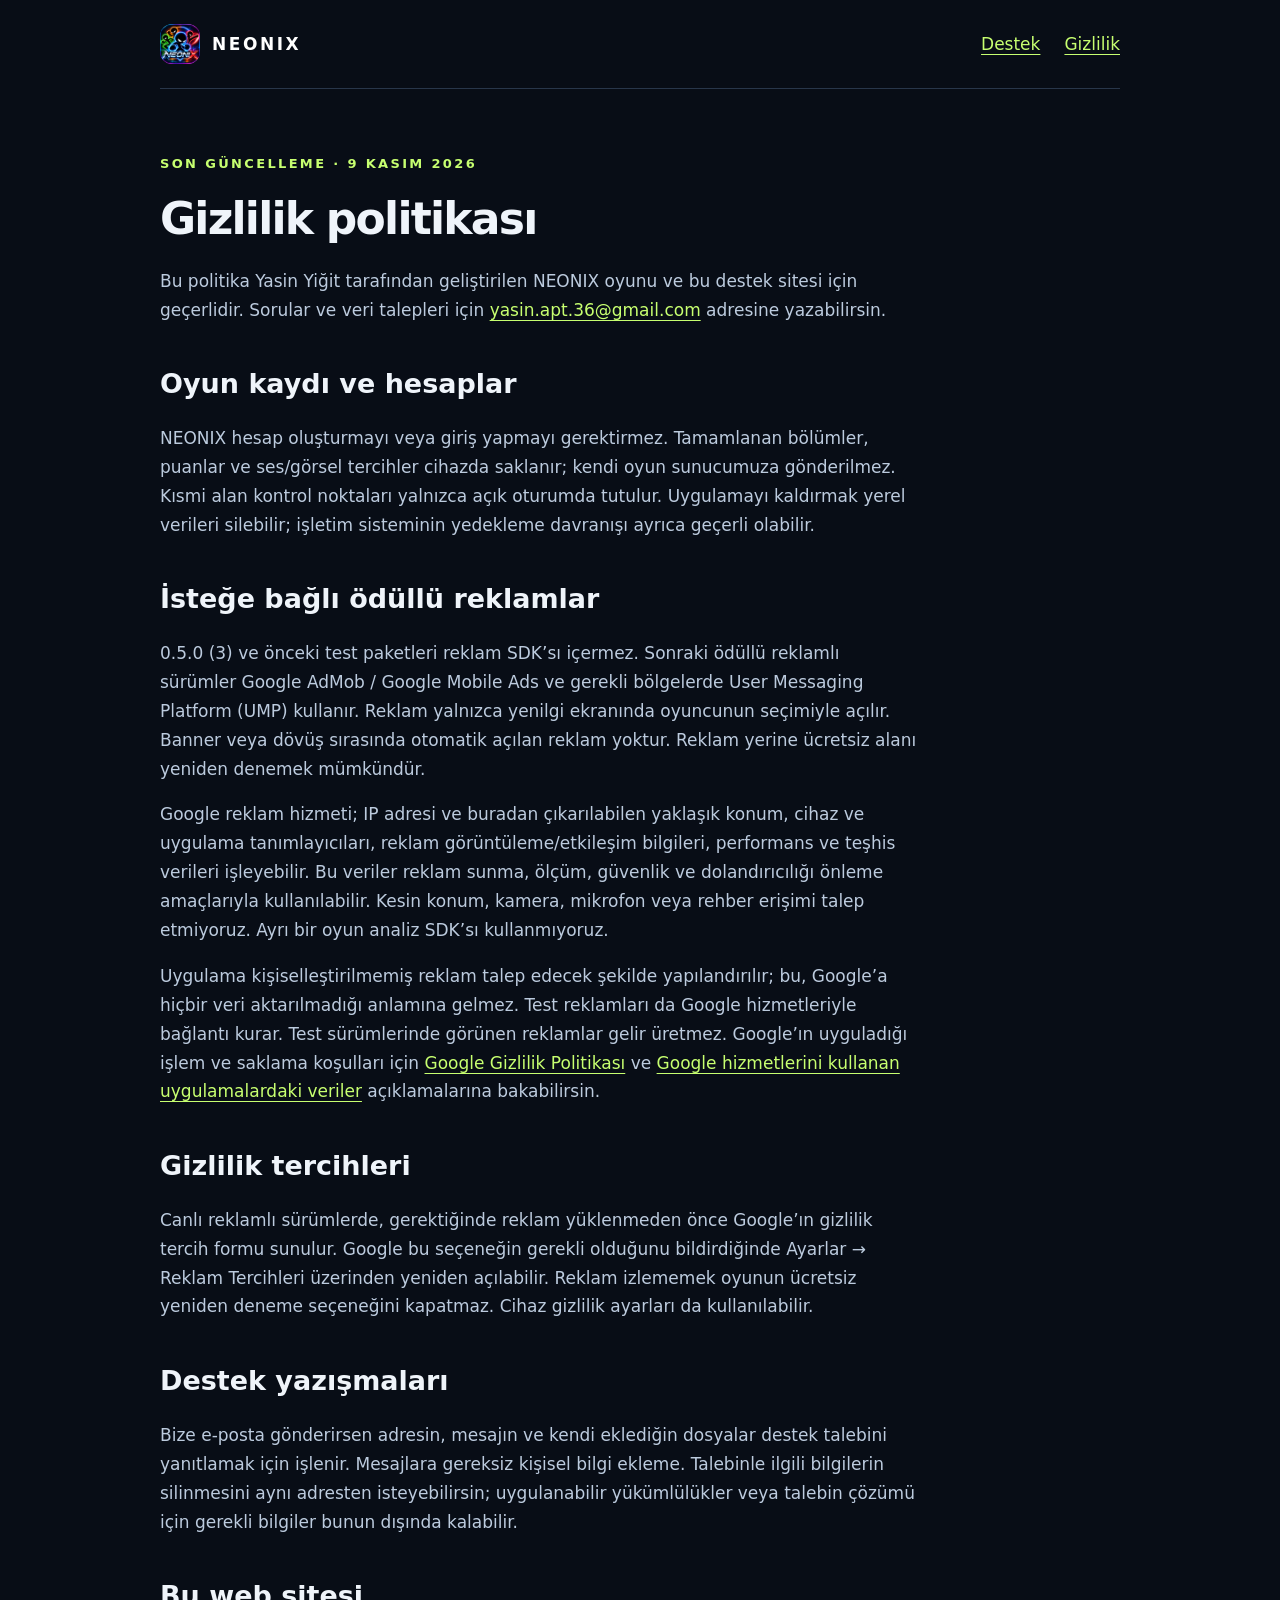
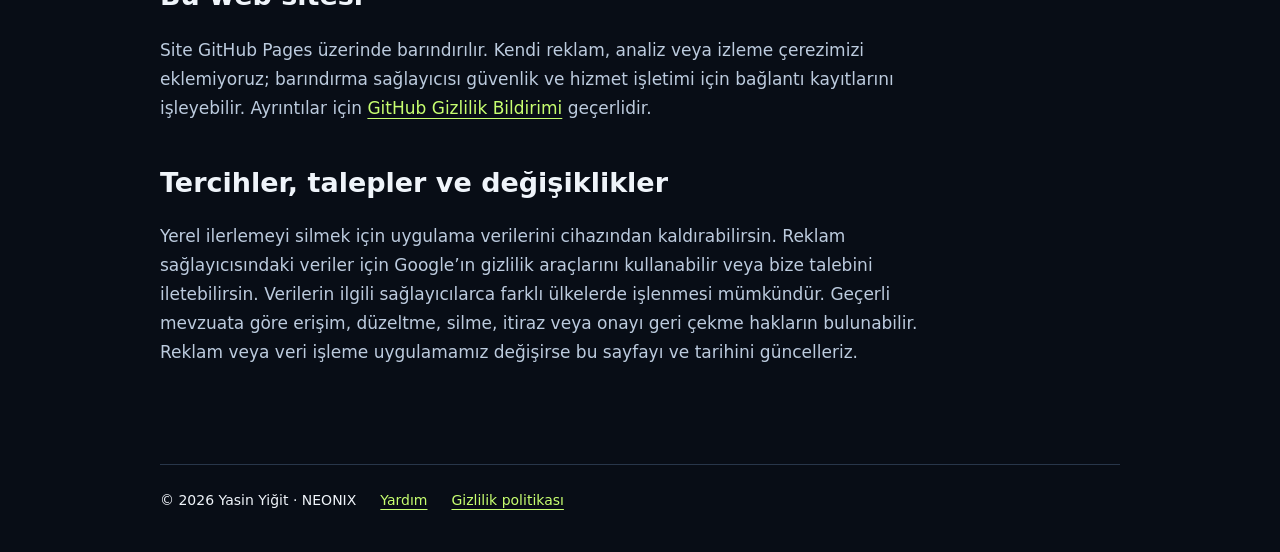
==== neonix/privacy.html @ 0fb7e9ea "Publish NEONIX support and privacy pages" ====
<!doctype html><html lang="tr"><head><meta charset="utf-8"><meta name="viewport" content="width=device-width,initial-scale=1"><meta name="theme-color" content="#080d16"><title>NEONIX — Gizlilik politikası</title><link rel="icon" href="/assets/icon.png"><link rel="stylesheet" href="/assets/site.css"></head><body><header><nav aria-label="Ana menü"><a class="brand" href="/neonix/"><img src="/assets/icon.png" width="40" height="40" alt="">NEONIX</a><a href="/neonix/support.html">Destek</a><a href="/neonix/privacy.html">Gizlilik</a></nav></header><main><article><div class="eyebrow">Son güncelleme · 9 Kasım 2026</div><h1>Gizlilik politikası</h1><p>Bu politika Yasin Yiğit tarafından geliştirilen NEONIX oyunu ve bu destek sitesi için geçerlidir. Sorular ve veri talepleri için <a href="mailto:yasin.apt.36@gmail.com">yasin.apt.36@gmail.com</a> adresine yazabilirsin.</p><h2>Oyun kaydı ve hesaplar</h2><p>NEONIX hesap oluşturmayı veya giriş yapmayı gerektirmez. Tamamlanan bölümler, puanlar ve ses/görsel tercihler cihazda saklanır; kendi oyun sunucumuza gönderilmez. Kısmi alan kontrol noktaları yalnızca açık oturumda tutulur. Uygulamayı kaldırmak yerel verileri silebilir; işletim sisteminin yedekleme davranışı ayrıca geçerli olabilir.</p><h2>İsteğe bağlı ödüllü reklamlar</h2><p>0.5.0 (3) ve önceki test paketleri reklam SDK’sı içermez. Sonraki ödüllü reklamlı sürümler Google AdMob / Google Mobile Ads ve gerekli bölgelerde User Messaging Platform (UMP) kullanır. Reklam yalnızca yenilgi ekranında oyuncunun seçimiyle açılır. Banner veya dövüş sırasında otomatik açılan reklam yoktur. Reklam yerine ücretsiz alanı yeniden denemek mümkündür.</p><p>Google reklam hizmeti; IP adresi ve buradan çıkarılabilen yaklaşık konum, cihaz ve uygulama tanımlayıcıları, reklam görüntüleme/etkileşim bilgileri, performans ve teşhis verileri işleyebilir. Bu veriler reklam sunma, ölçüm, güvenlik ve dolandırıcılığı önleme amaçlarıyla kullanılabilir. Kesin konum, kamera, mikrofon veya rehber erişimi talep etmiyoruz. Ayrı bir oyun analiz SDK’sı kullanmıyoruz.</p><p>Uygulama kişiselleştirilmemiş reklam talep edecek şekilde yapılandırılır; bu, Google’a hiçbir veri aktarılmadığı anlamına gelmez. Test reklamları da Google hizmetleriyle bağlantı kurar. Test sürümlerinde görünen reklamlar gelir üretmez. Google’ın uyguladığı işlem ve saklama koşulları için <a href="https://policies.google.com/privacy">Google Gizlilik Politikası</a> ve <a href="https://policies.google.com/technologies/partner-sites">Google hizmetlerini kullanan uygulamalardaki veriler</a> açıklamalarına bakabilirsin.</p><h2>Gizlilik tercihleri</h2><p>Canlı reklamlı sürümlerde, gerektiğinde reklam yüklenmeden önce Google’ın gizlilik tercih formu sunulur. Google bu seçeneğin gerekli olduğunu bildirdiğinde Ayarlar → Reklam Tercihleri üzerinden yeniden açılabilir. Reklam izlememek oyunun ücretsiz yeniden deneme seçeneğini kapatmaz. Cihaz gizlilik ayarları da kullanılabilir.</p><h2>Destek yazışmaları</h2><p>Bize e-posta gönderirsen adresin, mesajın ve kendi eklediğin dosyalar destek talebini yanıtlamak için işlenir. Mesajlara gereksiz kişisel bilgi ekleme. Talebinle ilgili bilgilerin silinmesini aynı adresten isteyebilirsin; uygulanabilir yükümlülükler veya talebin çözümü için gerekli bilgiler bunun dışında kalabilir.</p><h2>Bu web sitesi</h2><p>Site GitHub Pages üzerinde barındırılır. Kendi reklam, analiz veya izleme çerezimizi eklemiyoruz; barındırma sağlayıcısı güvenlik ve hizmet işletimi için bağlantı kayıtlarını işleyebilir. Ayrıntılar için <a href="https://docs.github.com/en/site-policy/privacy-policies/github-general-privacy-statement">GitHub Gizlilik Bildirimi</a> geçerlidir.</p><h2>Tercihler, talepler ve değişiklikler</h2><p>Yerel ilerlemeyi silmek için uygulama verilerini cihazından kaldırabilirsin. Reklam sağlayıcısındaki veriler için Google’ın gizlilik araçlarını kullanabilir veya bize talebini iletebilirsin. Verilerin ilgili sağlayıcılarca farklı ülkelerde işlenmesi mümkündür. Geçerli mevzuata göre erişim, düzeltme, silme, itiraz veya onayı geri çekme hakların bulunabilir. Reklam veya veri işleme uygulamamız değişirse bu sayfayı ve tarihini güncelleriz.</p></article></main><footer><span>© 2026 Yasin Yiğit · NEONIX</span><a href="/neonix/support.html">Yardım</a><a href="/neonix/privacy.html">Gizlilik politikası</a></footer></body></html>
---- assets/site.css ----
*{box-sizing:border-box}html{color-scheme:dark}body{margin:0;background:#080d16;color:#eff4fa;font:17px/1.7 system-ui,sans-serif}a{color:#c7ff70;text-underline-offset:4px}a:focus-visible{outline:3px solid #71cffe;outline-offset:5px}header,main,footer{width:min(960px,calc(100% - 40px));margin:auto}nav{display:flex;align-items:center;gap:24px;padding:24px 0;border-bottom:1px solid #28364a;flex-wrap:wrap}nav .brand{margin-right:auto;font-weight:850;letter-spacing:.15em;color:white;text-decoration:none;display:flex;align-items:center;gap:12px}nav img{border-radius:12px}main{padding:64px 0 80px}.eyebrow{color:#c7ff70;text-transform:uppercase;letter-spacing:.18em;font-size:13px;font-weight:750}h1{font-size:clamp(38px,7vw,76px);line-height:1.08;letter-spacing:-.04em;margin:20px 0 24px}h2{font-size:27px;line-height:1.3;margin-top:42px}h3{font-size:20px;margin-top:28px}p,li{max-width:760px;color:#bccbde}.lead{font-size:22px}.hero{display:grid;grid-template-columns:1fr 180px;gap:50px;align-items:start}.hero img{width:180px;height:180px;border-radius:36px;box-shadow:0 0 70px #157dab28}.button{display:inline-block;background:#c7ff70;color:#080d16;border-radius:8px;padding:14px 24px;font-weight:750;text-decoration:none;margin-top:18px}.meta{font-size:14px;color:#93a6be}.features{display:grid;grid-template-columns:repeat(3,1fr);gap:28px;margin:64px 0 20px;padding-top:32px;border-top:1px solid #28364a}.features h2{margin:0;font-size:21px}.features p{font-size:16px}footer{border-top:1px solid #28364a;padding:24px 0 40px;font-size:14px;display:flex;gap:24px;flex-wrap:wrap}article h1{font-size:44px}@media(max-width:620px){.hero{grid-template-columns:1fr;gap:24px}.hero img{grid-row:1;width:112px;height:112px;border-radius:24px}.features{grid-template-columns:1fr;gap:8px}main{padding-top:40px}nav{gap:16px}nav a{font-size:15px}.lead{font-size:19px}}
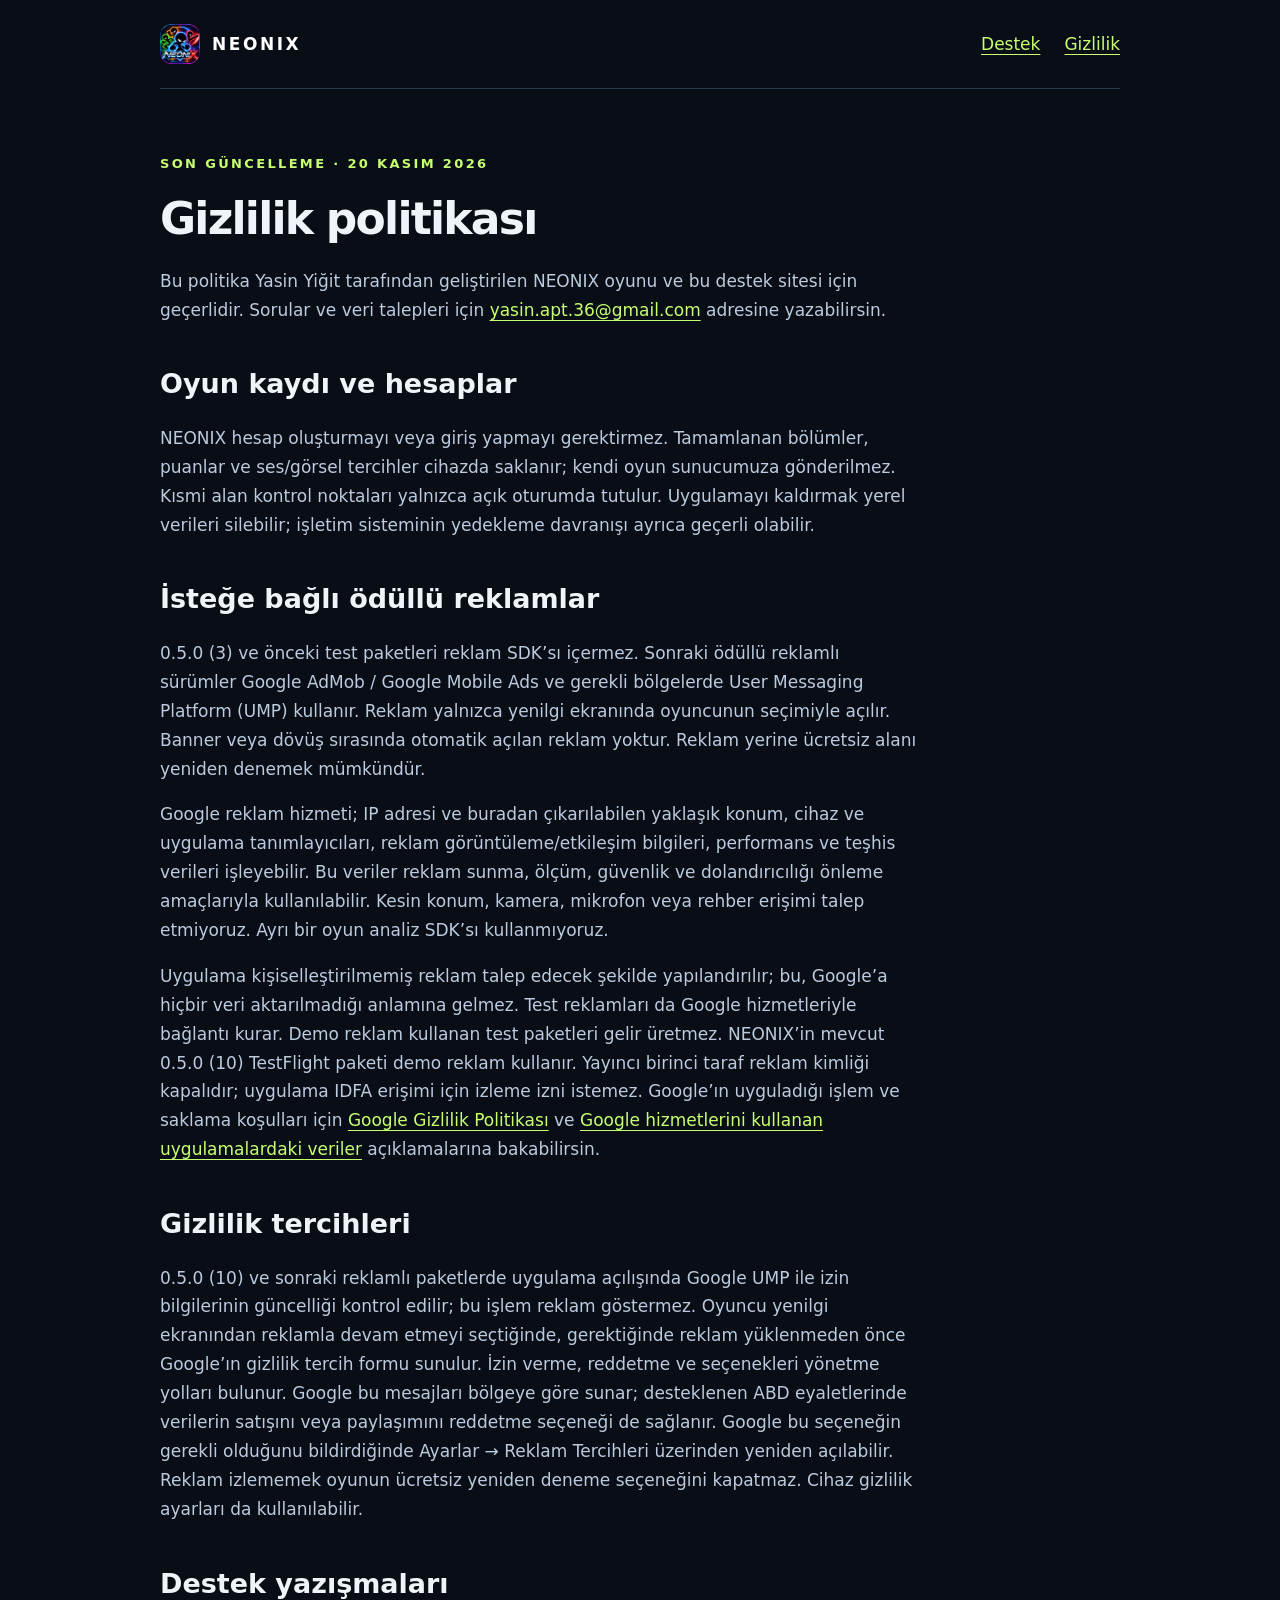
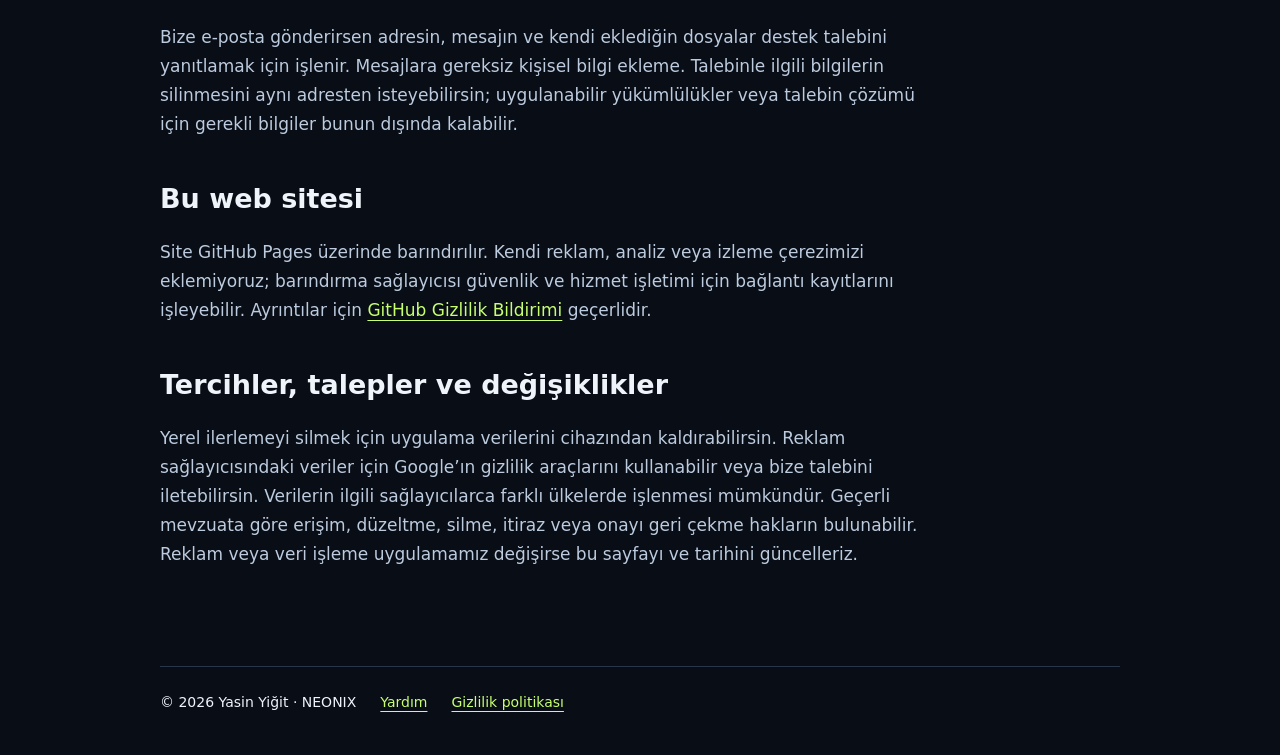
==== commit e6ade336: "Clarify UMP consent and demo rewarded ad privacy" ====
--- a/neonix/privacy.html
+++ b/neonix/privacy.html
@@ -1 +1 @@
-<!doctype html><html lang="tr"><head><meta charset="utf-8"><meta name="viewport" content="width=device-width,initial-scale=1"><meta name="theme-color" content="#080d16"><title>NEONIX — Gizlilik politikası</title><link rel="icon" href="/assets/icon.png"><link rel="stylesheet" href="/assets/site.css"></head><body><header><nav aria-label="Ana menü"><a class="brand" href="/neonix/"><img src="/assets/icon.png" width="40" height="40" alt="">NEONIX</a><a href="/neonix/support.html">Destek</a><a href="/neonix/privacy.html">Gizlilik</a></nav></header><main><article><div class="eyebrow">Son güncelleme · 9 Kasım 2026</div><h1>Gizlilik politikası</h1><p>Bu politika Yasin Yiğit tarafından geliştirilen NEONIX oyunu ve bu destek sitesi için geçerlidir. Sorular ve veri talepleri için <a href="mailto:yasin.apt.36@gmail.com">yasin.apt.36@gmail.com</a> adresine yazabilirsin.</p><h2>Oyun kaydı ve hesaplar</h2><p>NEONIX hesap oluşturmayı veya giriş yapmayı gerektirmez. Tamamlanan bölümler, puanlar ve ses/görsel tercihler cihazda saklanır; kendi oyun sunucumuza gönderilmez. Kısmi alan kontrol noktaları yalnızca açık oturumda tutulur. Uygulamayı kaldırmak yerel verileri silebilir; işletim sisteminin yedekleme davranışı ayrıca geçerli olabilir.</p><h2>İsteğe bağlı ödüllü reklamlar</h2><p>0.5.0 (3) ve önceki test paketleri reklam SDK’sı içermez. Sonraki ödüllü reklamlı sürümler Google AdMob / Google Mobile Ads ve gerekli bölgelerde User Messaging Platform (UMP) kullanır. Reklam yalnızca yenilgi ekranında oyuncunun seçimiyle açılır. Banner veya dövüş sırasında otomatik açılan reklam yoktur. Reklam yerine ücretsiz alanı yeniden denemek mümkündür.</p><p>Google reklam hizmeti; IP adresi ve buradan çıkarılabilen yaklaşık konum, cihaz ve uygulama tanımlayıcıları, reklam görüntüleme/etkileşim bilgileri, performans ve teşhis verileri işleyebilir. Bu veriler reklam sunma, ölçüm, güvenlik ve dolandırıcılığı önleme amaçlarıyla kullanılabilir. Kesin konum, kamera, mikrofon veya rehber erişimi talep etmiyoruz. Ayrı bir oyun analiz SDK’sı kullanmıyoruz.</p><p>Uygulama kişiselleştirilmemiş reklam talep edecek şekilde yapılandırılır; bu, Google’a hiçbir veri aktarılmadığı anlamına gelmez. Test reklamları da Google hizmetleriyle bağlantı kurar. Test sürümlerinde görünen reklamlar gelir üretmez. Google’ın uyguladığı işlem ve saklama koşulları için <a href="https://policies.google.com/privacy">Google Gizlilik Politikası</a> ve <a href="https://policies.google.com/technologies/partner-sites">Google hizmetlerini kullanan uygulamalardaki veriler</a> açıklamalarına bakabilirsin.</p><h2>Gizlilik tercihleri</h2><p>Canlı reklamlı sürümlerde, gerektiğinde reklam yüklenmeden önce Google’ın gizlilik tercih formu sunulur. Google bu seçeneğin gerekli olduğunu bildirdiğinde Ayarlar → Reklam Tercihleri üzerinden yeniden açılabilir. Reklam izlememek oyunun ücretsiz yeniden deneme seçeneğini kapatmaz. Cihaz gizlilik ayarları da kullanılabilir.</p><h2>Destek yazışmaları</h2><p>Bize e-posta gönderirsen adresin, mesajın ve kendi eklediğin dosyalar destek talebini yanıtlamak için işlenir. Mesajlara gereksiz kişisel bilgi ekleme. Talebinle ilgili bilgilerin silinmesini aynı adresten isteyebilirsin; uygulanabilir yükümlülükler veya talebin çözümü için gerekli bilgiler bunun dışında kalabilir.</p><h2>Bu web sitesi</h2><p>Site GitHub Pages üzerinde barındırılır. Kendi reklam, analiz veya izleme çerezimizi eklemiyoruz; barındırma sağlayıcısı güvenlik ve hizmet işletimi için bağlantı kayıtlarını işleyebilir. Ayrıntılar için <a href="https://docs.github.com/en/site-policy/privacy-policies/github-general-privacy-statement">GitHub Gizlilik Bildirimi</a> geçerlidir.</p><h2>Tercihler, talepler ve değişiklikler</h2><p>Yerel ilerlemeyi silmek için uygulama verilerini cihazından kaldırabilirsin. Reklam sağlayıcısındaki veriler için Google’ın gizlilik araçlarını kullanabilir veya bize talebini iletebilirsin. Verilerin ilgili sağlayıcılarca farklı ülkelerde işlenmesi mümkündür. Geçerli mevzuata göre erişim, düzeltme, silme, itiraz veya onayı geri çekme hakların bulunabilir. Reklam veya veri işleme uygulamamız değişirse bu sayfayı ve tarihini güncelleriz.</p></article></main><footer><span>© 2026 Yasin Yiğit · NEONIX</span><a href="/neonix/support.html">Yardım</a><a href="/neonix/privacy.html">Gizlilik politikası</a></footer></body></html>+<!doctype html><html lang="tr"><head><meta charset="utf-8"><meta name="viewport" content="width=device-width,initial-scale=1"><meta name="theme-color" content="#080d16"><title>NEONIX — Gizlilik politikası</title><link rel="icon" href="/assets/icon.png"><link rel="stylesheet" href="/assets/site.css"></head><body><header><nav aria-label="Ana menü"><a class="brand" href="/neonix/"><img src="/assets/icon.png" width="40" height="40" alt="">NEONIX</a><a href="/neonix/support.html">Destek</a><a href="/neonix/privacy.html">Gizlilik</a></nav></header><main><article><div class="eyebrow">Son güncelleme · 20 Kasım 2026</div><h1>Gizlilik politikası</h1><p>Bu politika Yasin Yiğit tarafından geliştirilen NEONIX oyunu ve bu destek sitesi için geçerlidir. Sorular ve veri talepleri için <a href="mailto:yasin.apt.36@gmail.com">yasin.apt.36@gmail.com</a> adresine yazabilirsin.</p><h2>Oyun kaydı ve hesaplar</h2><p>NEONIX hesap oluşturmayı veya giriş yapmayı gerektirmez. Tamamlanan bölümler, puanlar ve ses/görsel tercihler cihazda saklanır; kendi oyun sunucumuza gönderilmez. Kısmi alan kontrol noktaları yalnızca açık oturumda tutulur. Uygulamayı kaldırmak yerel verileri silebilir; işletim sisteminin yedekleme davranışı ayrıca geçerli olabilir.</p><h2>İsteğe bağlı ödüllü reklamlar</h2><p>0.5.0 (3) ve önceki test paketleri reklam SDK’sı içermez. Sonraki ödüllü reklamlı sürümler Google AdMob / Google Mobile Ads ve gerekli bölgelerde User Messaging Platform (UMP) kullanır. Reklam yalnızca yenilgi ekranında oyuncunun seçimiyle açılır. Banner veya dövüş sırasında otomatik açılan reklam yoktur. Reklam yerine ücretsiz alanı yeniden denemek mümkündür.</p><p>Google reklam hizmeti; IP adresi ve buradan çıkarılabilen yaklaşık konum, cihaz ve uygulama tanımlayıcıları, reklam görüntüleme/etkileşim bilgileri, performans ve teşhis verileri işleyebilir. Bu veriler reklam sunma, ölçüm, güvenlik ve dolandırıcılığı önleme amaçlarıyla kullanılabilir. Kesin konum, kamera, mikrofon veya rehber erişimi talep etmiyoruz. Ayrı bir oyun analiz SDK’sı kullanmıyoruz.</p><p>Uygulama kişiselleştirilmemiş reklam talep edecek şekilde yapılandırılır; bu, Google’a hiçbir veri aktarılmadığı anlamına gelmez. Test reklamları da Google hizmetleriyle bağlantı kurar. Demo reklam kullanan test paketleri gelir üretmez. NEONIX’in mevcut 0.5.0 (10) TestFlight paketi demo reklam kullanır. Yayıncı birinci taraf reklam kimliği kapalıdır; uygulama IDFA erişimi için izleme izni istemez. Google’ın uyguladığı işlem ve saklama koşulları için <a href="https://policies.google.com/privacy">Google Gizlilik Politikası</a> ve <a href="https://policies.google.com/technologies/partner-sites">Google hizmetlerini kullanan uygulamalardaki veriler</a> açıklamalarına bakabilirsin.</p><h2>Gizlilik tercihleri</h2><p>0.5.0 (10) ve sonraki reklamlı paketlerde uygulama açılışında Google UMP ile izin bilgilerinin güncelliği kontrol edilir; bu işlem reklam göstermez. Oyuncu yenilgi ekranından reklamla devam etmeyi seçtiğinde, gerektiğinde reklam yüklenmeden önce Google’ın gizlilik tercih formu sunulur. İzin verme, reddetme ve seçenekleri yönetme yolları bulunur. Google bu mesajları bölgeye göre sunar; desteklenen ABD eyaletlerinde verilerin satışını veya paylaşımını reddetme seçeneği de sağlanır. Google bu seçeneğin gerekli olduğunu bildirdiğinde Ayarlar → Reklam Tercihleri üzerinden yeniden açılabilir. Reklam izlememek oyunun ücretsiz yeniden deneme seçeneğini kapatmaz. Cihaz gizlilik ayarları da kullanılabilir.</p><h2>Destek yazışmaları</h2><p>Bize e-posta gönderirsen adresin, mesajın ve kendi eklediğin dosyalar destek talebini yanıtlamak için işlenir. Mesajlara gereksiz kişisel bilgi ekleme. Talebinle ilgili bilgilerin silinmesini aynı adresten isteyebilirsin; uygulanabilir yükümlülükler veya talebin çözümü için gerekli bilgiler bunun dışında kalabilir.</p><h2>Bu web sitesi</h2><p>Site GitHub Pages üzerinde barındırılır. Kendi reklam, analiz veya izleme çerezimizi eklemiyoruz; barındırma sağlayıcısı güvenlik ve hizmet işletimi için bağlantı kayıtlarını işleyebilir. Ayrıntılar için <a href="https://docs.github.com/en/site-policy/privacy-policies/github-general-privacy-statement">GitHub Gizlilik Bildirimi</a> geçerlidir.</p><h2>Tercihler, talepler ve değişiklikler</h2><p>Yerel ilerlemeyi silmek için uygulama verilerini cihazından kaldırabilirsin. Reklam sağlayıcısındaki veriler için Google’ın gizlilik araçlarını kullanabilir veya bize talebini iletebilirsin. Verilerin ilgili sağlayıcılarca farklı ülkelerde işlenmesi mümkündür. Geçerli mevzuata göre erişim, düzeltme, silme, itiraz veya onayı geri çekme hakların bulunabilir. Reklam veya veri işleme uygulamamız değişirse bu sayfayı ve tarihini güncelleriz.</p></article></main><footer><span>© 2026 Yasin Yiğit · NEONIX</span><a href="/neonix/support.html">Yardım</a><a href="/neonix/privacy.html">Gizlilik politikası</a></footer></body></html>
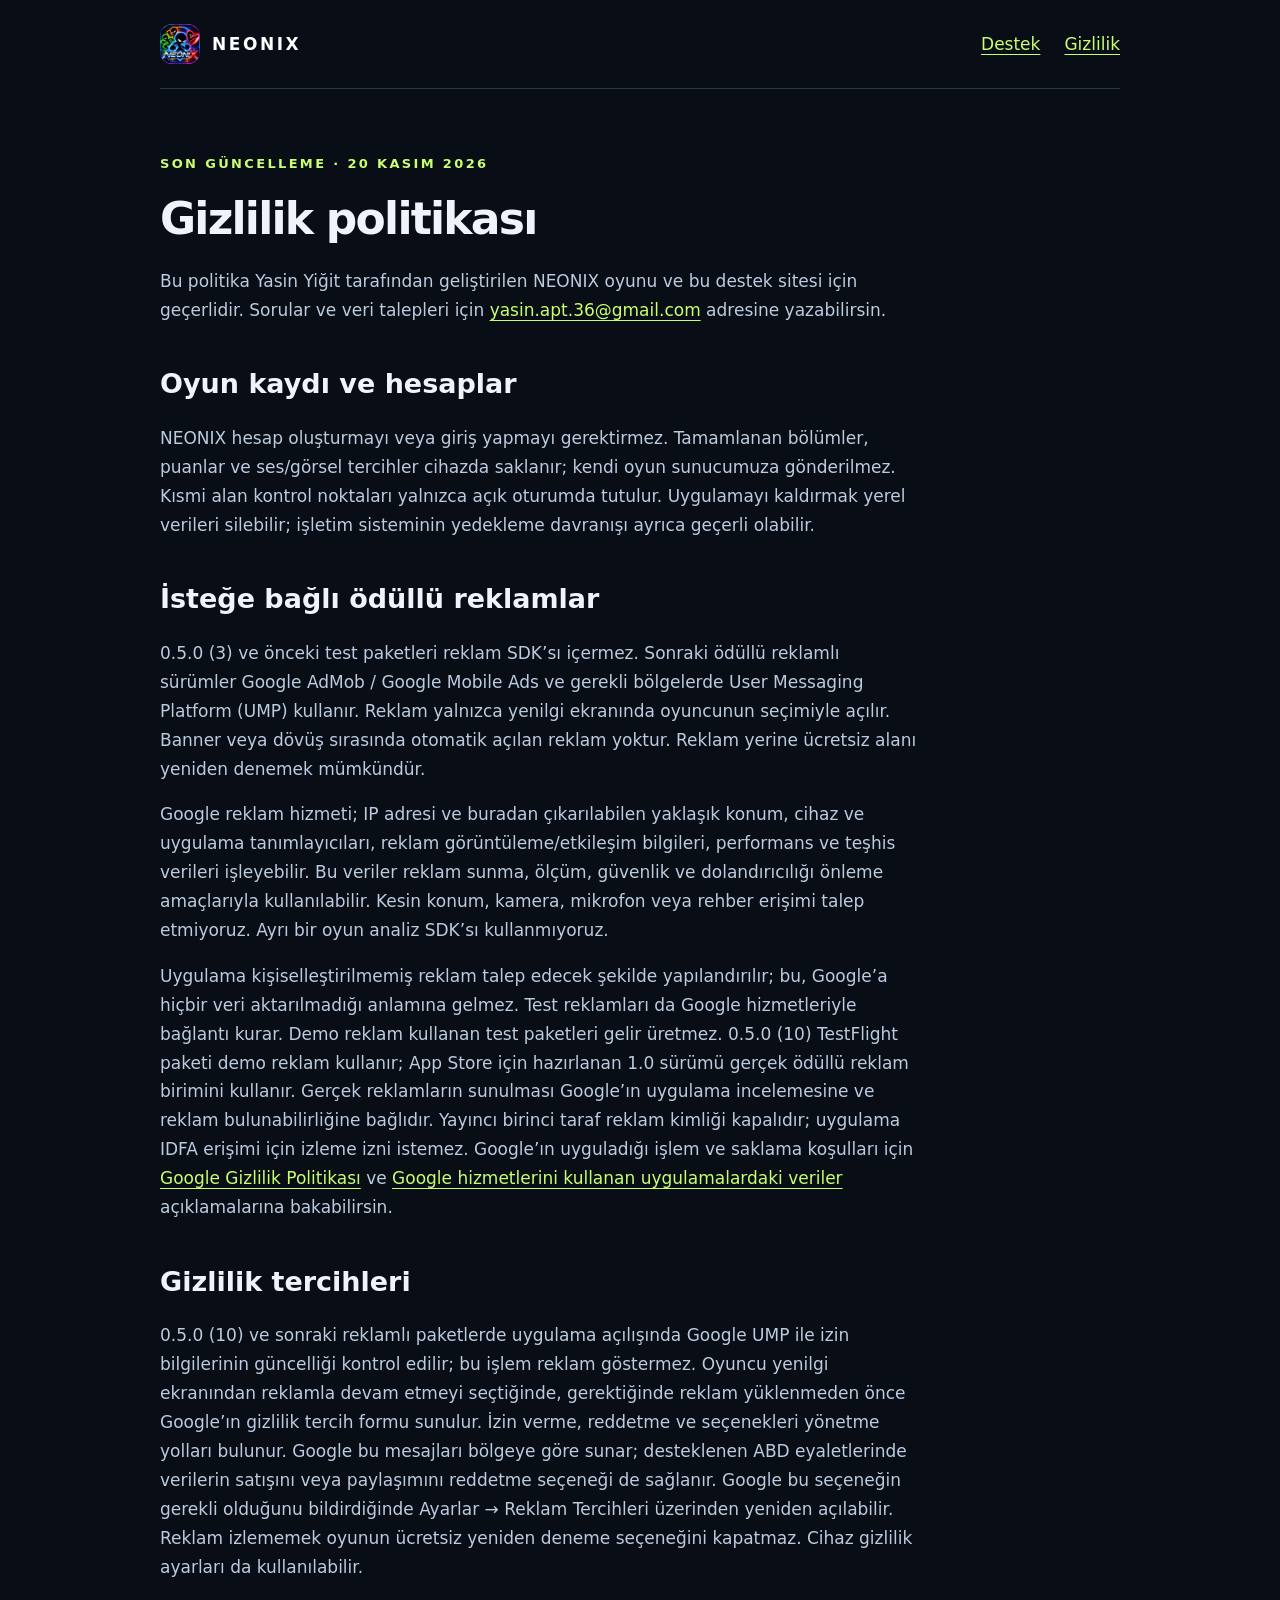
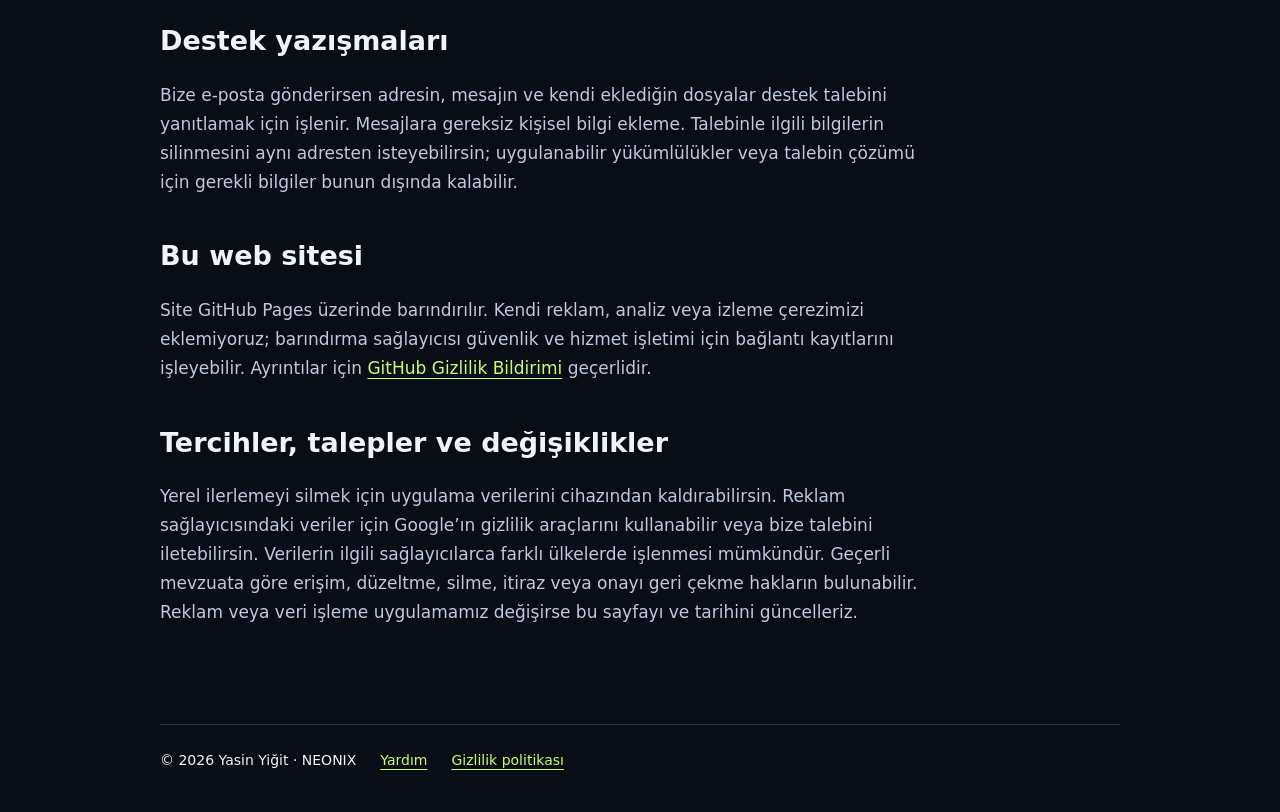
==== commit 99b0a016: "Describe production rewarded ads in iOS 1.0 privacy notice" ====
--- a/neonix/privacy.html
+++ b/neonix/privacy.html
@@ -1 +1 @@
-<!doctype html><html lang="tr"><head><meta charset="utf-8"><meta name="viewport" content="width=device-width,initial-scale=1"><meta name="theme-color" content="#080d16"><title>NEONIX — Gizlilik politikası</title><link rel="icon" href="/assets/icon.png"><link rel="stylesheet" href="/assets/site.css"></head><body><header><nav aria-label="Ana menü"><a class="brand" href="/neonix/"><img src="/assets/icon.png" width="40" height="40" alt="">NEONIX</a><a href="/neonix/support.html">Destek</a><a href="/neonix/privacy.html">Gizlilik</a></nav></header><main><article><div class="eyebrow">Son güncelleme · 20 Kasım 2026</div><h1>Gizlilik politikası</h1><p>Bu politika Yasin Yiğit tarafından geliştirilen NEONIX oyunu ve bu destek sitesi için geçerlidir. Sorular ve veri talepleri için <a href="mailto:yasin.apt.36@gmail.com">yasin.apt.36@gmail.com</a> adresine yazabilirsin.</p><h2>Oyun kaydı ve hesaplar</h2><p>NEONIX hesap oluşturmayı veya giriş yapmayı gerektirmez. Tamamlanan bölümler, puanlar ve ses/görsel tercihler cihazda saklanır; kendi oyun sunucumuza gönderilmez. Kısmi alan kontrol noktaları yalnızca açık oturumda tutulur. Uygulamayı kaldırmak yerel verileri silebilir; işletim sisteminin yedekleme davranışı ayrıca geçerli olabilir.</p><h2>İsteğe bağlı ödüllü reklamlar</h2><p>0.5.0 (3) ve önceki test paketleri reklam SDK’sı içermez. Sonraki ödüllü reklamlı sürümler Google AdMob / Google Mobile Ads ve gerekli bölgelerde User Messaging Platform (UMP) kullanır. Reklam yalnızca yenilgi ekranında oyuncunun seçimiyle açılır. Banner veya dövüş sırasında otomatik açılan reklam yoktur. Reklam yerine ücretsiz alanı yeniden denemek mümkündür.</p><p>Google reklam hizmeti; IP adresi ve buradan çıkarılabilen yaklaşık konum, cihaz ve uygulama tanımlayıcıları, reklam görüntüleme/etkileşim bilgileri, performans ve teşhis verileri işleyebilir. Bu veriler reklam sunma, ölçüm, güvenlik ve dolandırıcılığı önleme amaçlarıyla kullanılabilir. Kesin konum, kamera, mikrofon veya rehber erişimi talep etmiyoruz. Ayrı bir oyun analiz SDK’sı kullanmıyoruz.</p><p>Uygulama kişiselleştirilmemiş reklam talep edecek şekilde yapılandırılır; bu, Google’a hiçbir veri aktarılmadığı anlamına gelmez. Test reklamları da Google hizmetleriyle bağlantı kurar. Demo reklam kullanan test paketleri gelir üretmez. NEONIX’in mevcut 0.5.0 (10) TestFlight paketi demo reklam kullanır. Yayıncı birinci taraf reklam kimliği kapalıdır; uygulama IDFA erişimi için izleme izni istemez. Google’ın uyguladığı işlem ve saklama koşulları için <a href="https://policies.google.com/privacy">Google Gizlilik Politikası</a> ve <a href="https://policies.google.com/technologies/partner-sites">Google hizmetlerini kullanan uygulamalardaki veriler</a> açıklamalarına bakabilirsin.</p><h2>Gizlilik tercihleri</h2><p>0.5.0 (10) ve sonraki reklamlı paketlerde uygulama açılışında Google UMP ile izin bilgilerinin güncelliği kontrol edilir; bu işlem reklam göstermez. Oyuncu yenilgi ekranından reklamla devam etmeyi seçtiğinde, gerektiğinde reklam yüklenmeden önce Google’ın gizlilik tercih formu sunulur. İzin verme, reddetme ve seçenekleri yönetme yolları bulunur. Google bu mesajları bölgeye göre sunar; desteklenen ABD eyaletlerinde verilerin satışını veya paylaşımını reddetme seçeneği de sağlanır. Google bu seçeneğin gerekli olduğunu bildirdiğinde Ayarlar → Reklam Tercihleri üzerinden yeniden açılabilir. Reklam izlememek oyunun ücretsiz yeniden deneme seçeneğini kapatmaz. Cihaz gizlilik ayarları da kullanılabilir.</p><h2>Destek yazışmaları</h2><p>Bize e-posta gönderirsen adresin, mesajın ve kendi eklediğin dosyalar destek talebini yanıtlamak için işlenir. Mesajlara gereksiz kişisel bilgi ekleme. Talebinle ilgili bilgilerin silinmesini aynı adresten isteyebilirsin; uygulanabilir yükümlülükler veya talebin çözümü için gerekli bilgiler bunun dışında kalabilir.</p><h2>Bu web sitesi</h2><p>Site GitHub Pages üzerinde barındırılır. Kendi reklam, analiz veya izleme çerezimizi eklemiyoruz; barındırma sağlayıcısı güvenlik ve hizmet işletimi için bağlantı kayıtlarını işleyebilir. Ayrıntılar için <a href="https://docs.github.com/en/site-policy/privacy-policies/github-general-privacy-statement">GitHub Gizlilik Bildirimi</a> geçerlidir.</p><h2>Tercihler, talepler ve değişiklikler</h2><p>Yerel ilerlemeyi silmek için uygulama verilerini cihazından kaldırabilirsin. Reklam sağlayıcısındaki veriler için Google’ın gizlilik araçlarını kullanabilir veya bize talebini iletebilirsin. Verilerin ilgili sağlayıcılarca farklı ülkelerde işlenmesi mümkündür. Geçerli mevzuata göre erişim, düzeltme, silme, itiraz veya onayı geri çekme hakların bulunabilir. Reklam veya veri işleme uygulamamız değişirse bu sayfayı ve tarihini güncelleriz.</p></article></main><footer><span>© 2026 Yasin Yiğit · NEONIX</span><a href="/neonix/support.html">Yardım</a><a href="/neonix/privacy.html">Gizlilik politikası</a></footer></body></html>+<!doctype html><html lang="tr"><head><meta charset="utf-8"><meta name="viewport" content="width=device-width,initial-scale=1"><meta name="theme-color" content="#080d16"><title>NEONIX — Gizlilik politikası</title><link rel="icon" href="/assets/icon.png"><link rel="stylesheet" href="/assets/site.css"></head><body><header><nav aria-label="Ana menü"><a class="brand" href="/neonix/"><img src="/assets/icon.png" width="40" height="40" alt="">NEONIX</a><a href="/neonix/support.html">Destek</a><a href="/neonix/privacy.html">Gizlilik</a></nav></header><main><article><div class="eyebrow">Son güncelleme · 20 Kasım 2026</div><h1>Gizlilik politikası</h1><p>Bu politika Yasin Yiğit tarafından geliştirilen NEONIX oyunu ve bu destek sitesi için geçerlidir. Sorular ve veri talepleri için <a href="mailto:yasin.apt.36@gmail.com">yasin.apt.36@gmail.com</a> adresine yazabilirsin.</p><h2>Oyun kaydı ve hesaplar</h2><p>NEONIX hesap oluşturmayı veya giriş yapmayı gerektirmez. Tamamlanan bölümler, puanlar ve ses/görsel tercihler cihazda saklanır; kendi oyun sunucumuza gönderilmez. Kısmi alan kontrol noktaları yalnızca açık oturumda tutulur. Uygulamayı kaldırmak yerel verileri silebilir; işletim sisteminin yedekleme davranışı ayrıca geçerli olabilir.</p><h2>İsteğe bağlı ödüllü reklamlar</h2><p>0.5.0 (3) ve önceki test paketleri reklam SDK’sı içermez. Sonraki ödüllü reklamlı sürümler Google AdMob / Google Mobile Ads ve gerekli bölgelerde User Messaging Platform (UMP) kullanır. Reklam yalnızca yenilgi ekranında oyuncunun seçimiyle açılır. Banner veya dövüş sırasında otomatik açılan reklam yoktur. Reklam yerine ücretsiz alanı yeniden denemek mümkündür.</p><p>Google reklam hizmeti; IP adresi ve buradan çıkarılabilen yaklaşık konum, cihaz ve uygulama tanımlayıcıları, reklam görüntüleme/etkileşim bilgileri, performans ve teşhis verileri işleyebilir. Bu veriler reklam sunma, ölçüm, güvenlik ve dolandırıcılığı önleme amaçlarıyla kullanılabilir. Kesin konum, kamera, mikrofon veya rehber erişimi talep etmiyoruz. Ayrı bir oyun analiz SDK’sı kullanmıyoruz.</p><p>Uygulama kişiselleştirilmemiş reklam talep edecek şekilde yapılandırılır; bu, Google’a hiçbir veri aktarılmadığı anlamına gelmez. Test reklamları da Google hizmetleriyle bağlantı kurar. Demo reklam kullanan test paketleri gelir üretmez. 0.5.0 (10) TestFlight paketi demo reklam kullanır; App Store için hazırlanan 1.0 sürümü gerçek ödüllü reklam birimini kullanır. Gerçek reklamların sunulması Google’ın uygulama incelemesine ve reklam bulunabilirliğine bağlıdır. Yayıncı birinci taraf reklam kimliği kapalıdır; uygulama IDFA erişimi için izleme izni istemez. Google’ın uyguladığı işlem ve saklama koşulları için <a href="https://policies.google.com/privacy">Google Gizlilik Politikası</a> ve <a href="https://policies.google.com/technologies/partner-sites">Google hizmetlerini kullanan uygulamalardaki veriler</a> açıklamalarına bakabilirsin.</p><h2>Gizlilik tercihleri</h2><p>0.5.0 (10) ve sonraki reklamlı paketlerde uygulama açılışında Google UMP ile izin bilgilerinin güncelliği kontrol edilir; bu işlem reklam göstermez. Oyuncu yenilgi ekranından reklamla devam etmeyi seçtiğinde, gerektiğinde reklam yüklenmeden önce Google’ın gizlilik tercih formu sunulur. İzin verme, reddetme ve seçenekleri yönetme yolları bulunur. Google bu mesajları bölgeye göre sunar; desteklenen ABD eyaletlerinde verilerin satışını veya paylaşımını reddetme seçeneği de sağlanır. Google bu seçeneğin gerekli olduğunu bildirdiğinde Ayarlar → Reklam Tercihleri üzerinden yeniden açılabilir. Reklam izlememek oyunun ücretsiz yeniden deneme seçeneğini kapatmaz. Cihaz gizlilik ayarları da kullanılabilir.</p><h2>Destek yazışmaları</h2><p>Bize e-posta gönderirsen adresin, mesajın ve kendi eklediğin dosyalar destek talebini yanıtlamak için işlenir. Mesajlara gereksiz kişisel bilgi ekleme. Talebinle ilgili bilgilerin silinmesini aynı adresten isteyebilirsin; uygulanabilir yükümlülükler veya talebin çözümü için gerekli bilgiler bunun dışında kalabilir.</p><h2>Bu web sitesi</h2><p>Site GitHub Pages üzerinde barındırılır. Kendi reklam, analiz veya izleme çerezimizi eklemiyoruz; barındırma sağlayıcısı güvenlik ve hizmet işletimi için bağlantı kayıtlarını işleyebilir. Ayrıntılar için <a href="https://docs.github.com/en/site-policy/privacy-policies/github-general-privacy-statement">GitHub Gizlilik Bildirimi</a> geçerlidir.</p><h2>Tercihler, talepler ve değişiklikler</h2><p>Yerel ilerlemeyi silmek için uygulama verilerini cihazından kaldırabilirsin. Reklam sağlayıcısındaki veriler için Google’ın gizlilik araçlarını kullanabilir veya bize talebini iletebilirsin. Verilerin ilgili sağlayıcılarca farklı ülkelerde işlenmesi mümkündür. Geçerli mevzuata göre erişim, düzeltme, silme, itiraz veya onayı geri çekme hakların bulunabilir. Reklam veya veri işleme uygulamamız değişirse bu sayfayı ve tarihini güncelleriz.</p></article></main><footer><span>© 2026 Yasin Yiğit · NEONIX</span><a href="/neonix/support.html">Yardım</a><a href="/neonix/privacy.html">Gizlilik politikası</a></footer></body></html>
